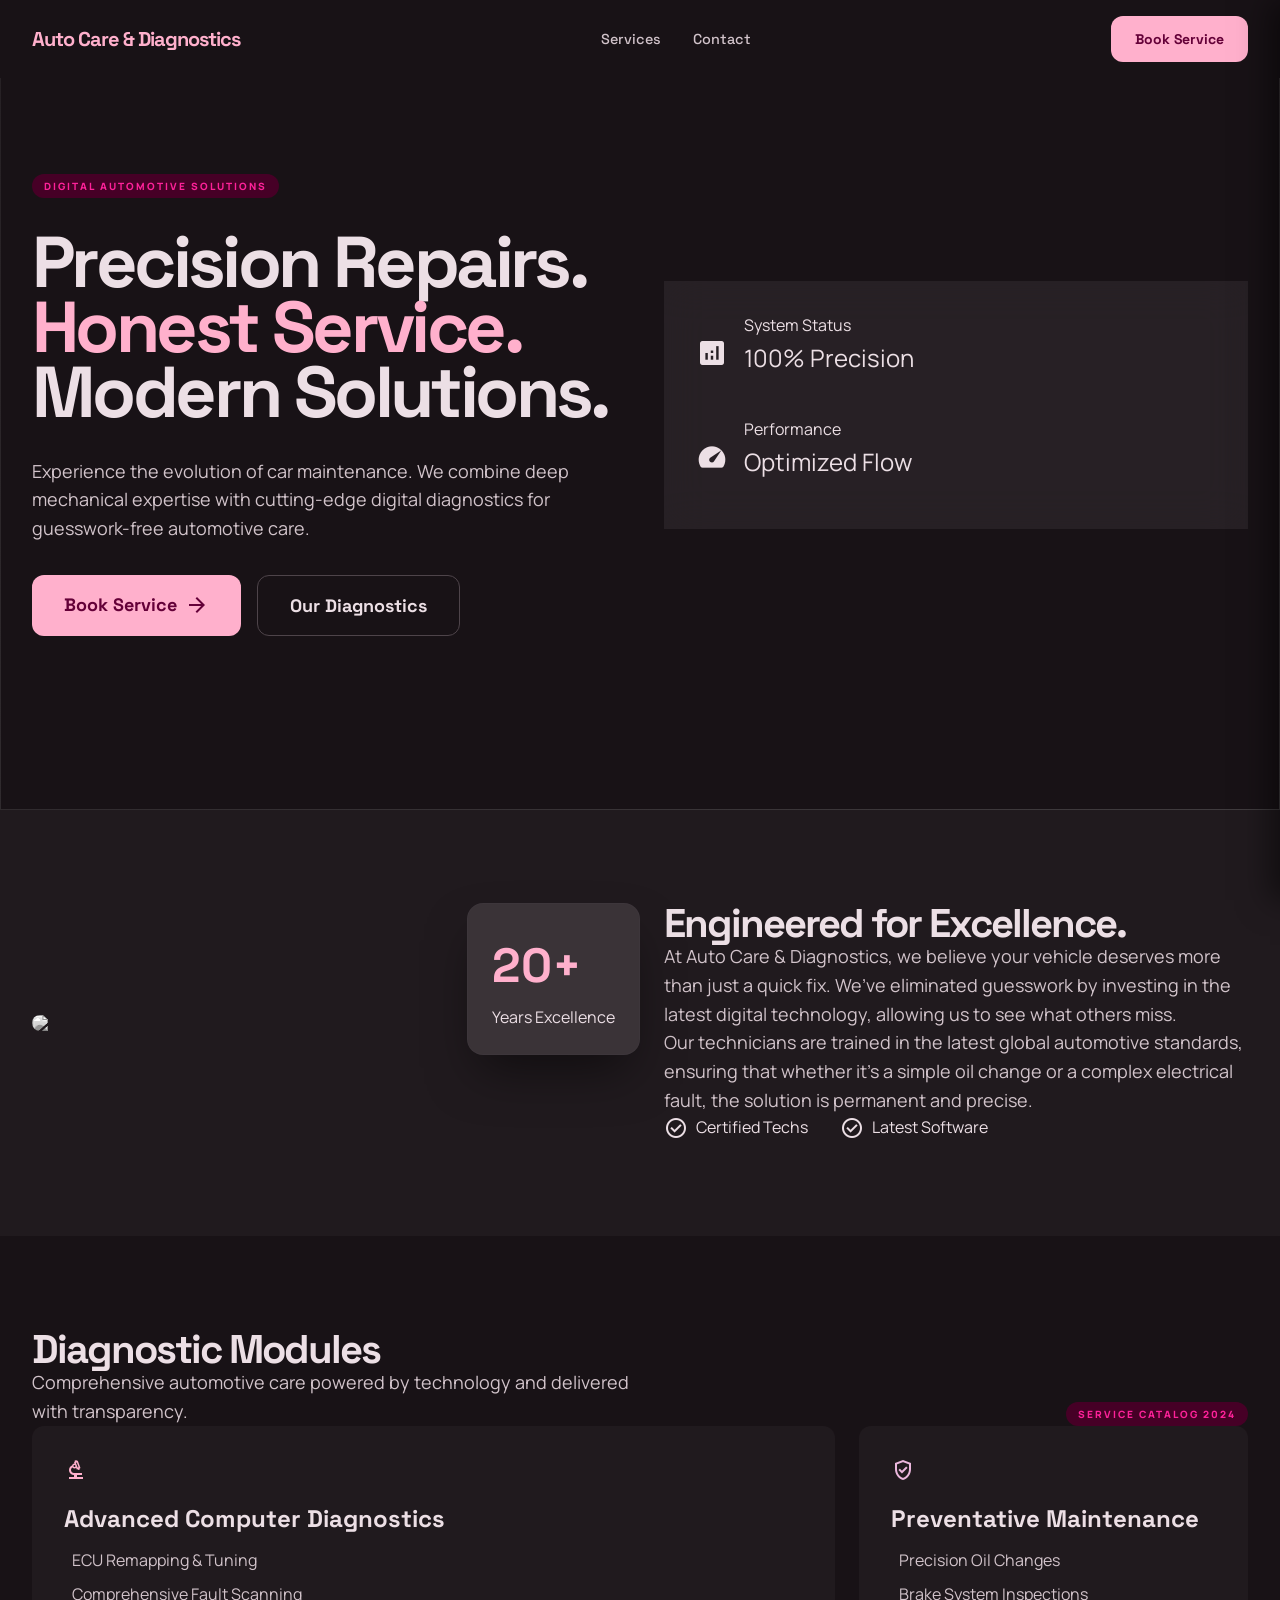
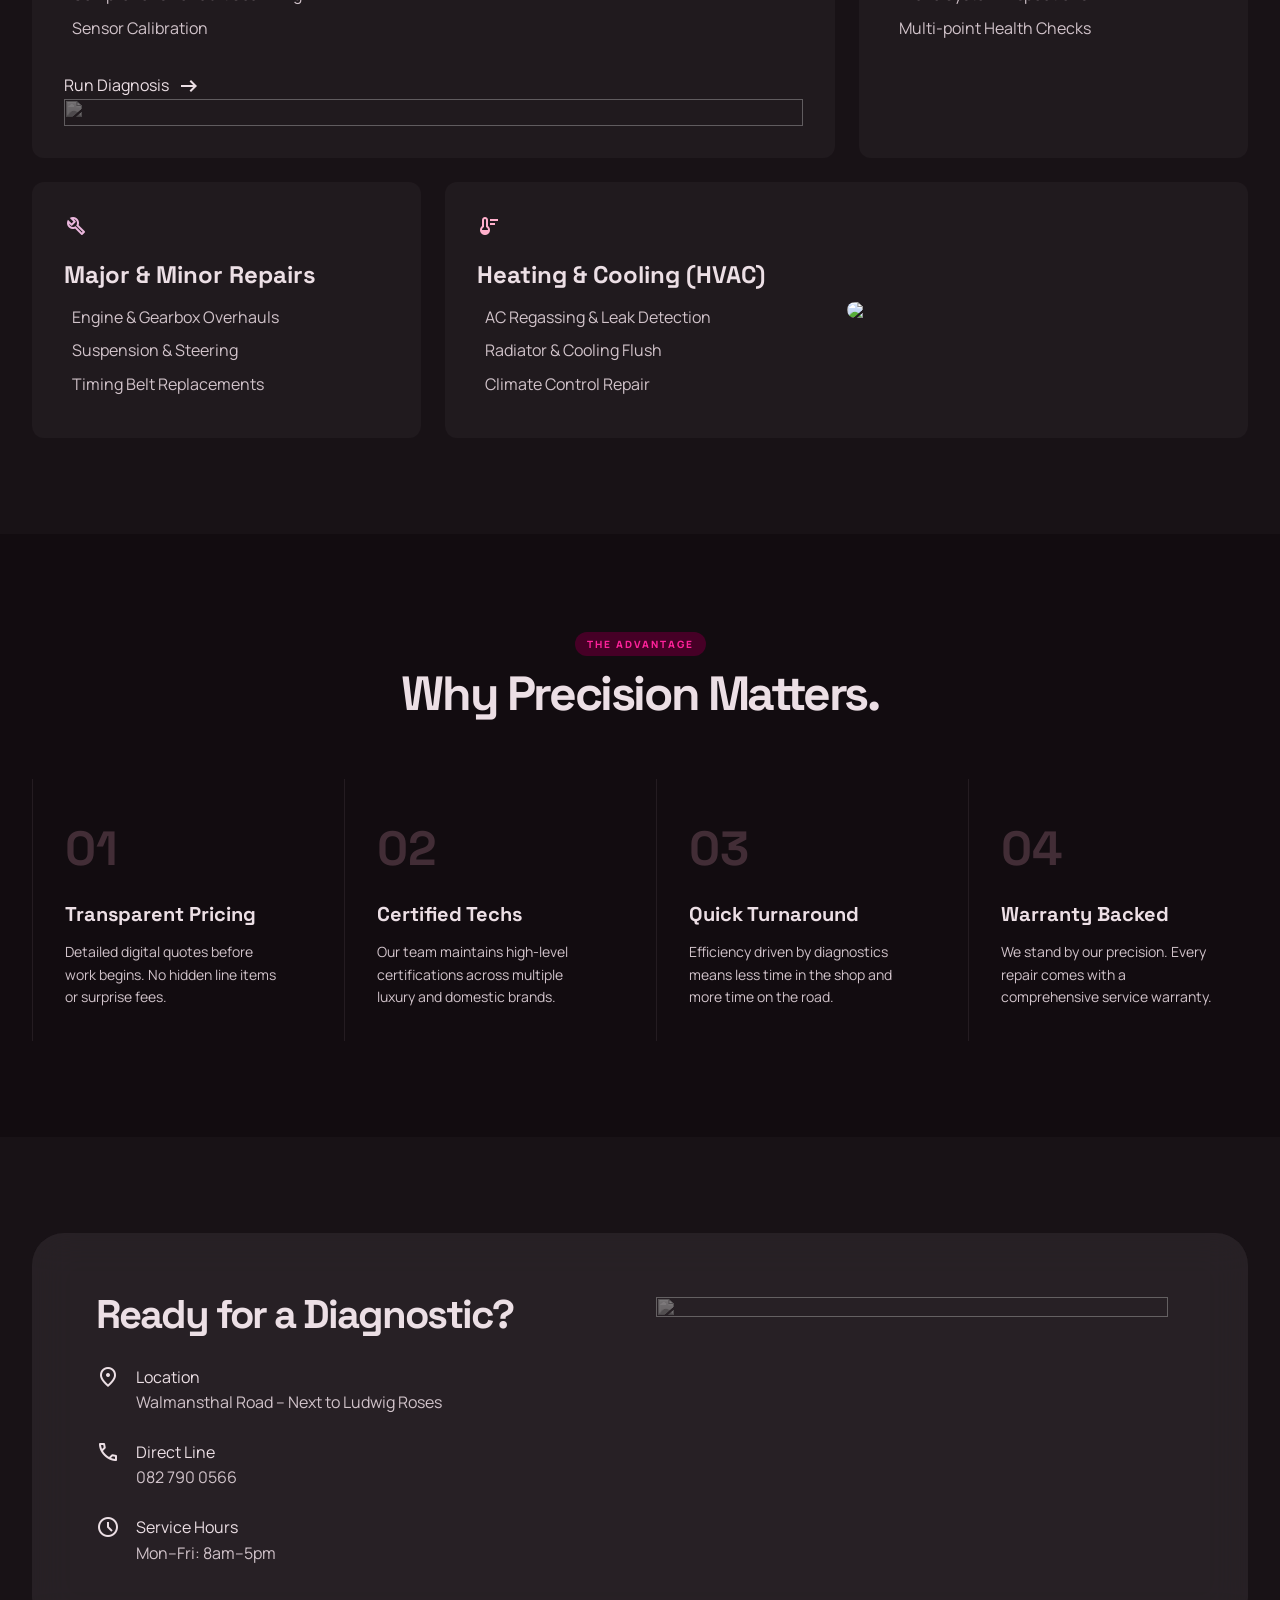
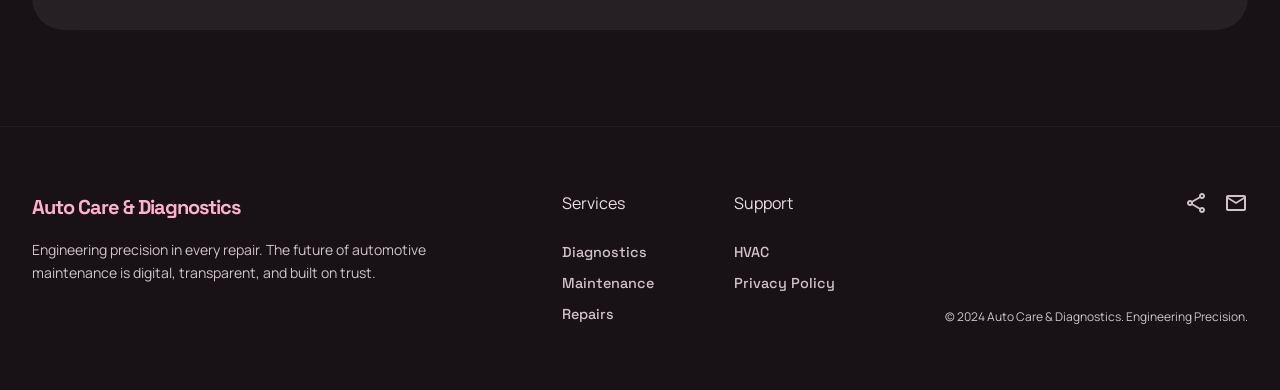
==== index.html @ 1715034c "First Commit" ====
<!DOCTYPE html>

<html class="dark" lang="en">

<head>
    <meta charset="utf-8" />
    <meta content="width=device-width, initial-scale=1.0" name="viewport" />
    <title>Auto Care &amp; Diagnostics | Precision Engineering</title>
    <link rel="stylesheet" href="global.css">
    <link rel="stylesheet" href="index.css">
    <link
        href="https://fonts.googleapis.com/css2?family=Space+Grotesk:wght@300;400;500;600;700&amp;family=Manrope:wght@300;400;500;600;700;800&amp;display=swap"
        rel="stylesheet" />
    <link
        href="https://fonts.googleapis.com/css2?family=Material+Symbols+Outlined:wght,FILL@100..700,0..1&amp;display=swap"
        rel="stylesheet" />
    <script src="main.js" defer></script>
</head>

<body class="dark">
    <!-- TopNavBar -->
    <nav class="nav-bar">
        <div class="container nav-container">
            <a href="index.html" class="logo">
                Auto Care &amp; Diagnostics
            </a>
            <div class="nav-links">
                <a class="nav-link"
                    href="Services.html">Services</a>

                <a class="nav-link"
                    href="Contact.html">Contact</a>
            </div>
            <div class="burger-menu" id="menu-open">
                <span class="material-symbols-outlined">menu</span>
            </div>
            <a href="Contact.html?service=default" class="btn btn-primary">
                Book Service
            </a>
        </div>
    </nav>

    <!-- Mobile Menu Drawer -->
    <div class="menu-overlay" id="menu-overlay"></div>
    <div class="mobile-menu" id="mobile-menu">
        <div class="mobile-menu-close" id="menu-close">
            <span class="material-symbols-outlined">close</span>
        </div>
        <a class="nav-link" href="index.html">Home</a>
        <a class="nav-link" href="Services.html">Services</a>
        <a class="nav-link" href="Contact.html">Contact</a>
        <a class="btn btn-primary" href="Contact.html?service=default" style="margin-top: auto;">Book Service</a>
    </div>
    <main>
        <!-- Hero Section -->
        <section class="hero section-padding">
            <div class="hero-bg">
                <img class="hero-img"
                    data-alt="Modern automotive technician using a digital tablet to run diagnostic tests on a high-performance engine in a dimly lit, high-tech garage"
                    src="https://lh3.googleusercontent.com/aida-public/[base64]" />
                <div class="hero-overlay"></div>
            </div>
            <div class="container grid-2 items-center">
                <div class="hero-content">
                    <div class="badge">
                        Digital Automotive Solutions
                    </div>
                    <h1 class="hero-title">
                        Precision Repairs.<br />
                        <span>Honest Service.</span><br />
                        Modern Solutions.
                    </h1>
                    <p class="hero-description">
                        Experience the evolution of car maintenance. We combine deep mechanical expertise with
                        cutting-edge digital diagnostics for guesswork-free automotive care.
                    </p>
                    <div class="flex gap-4">
                        <a href="Contact.html?service=default" class="btn btn-primary btn-lg">
                            Book Service
                            <span class="material-symbols-outlined">arrow_forward</span>
                        </a>
                        <button class="btn btn-outline btn-lg">
                            Our Diagnostics
                        </button>
                    </div>
                </div>
                <div class="status-panel-container hidden-md">
                    <div class="glass-panel p-8 rounded-full border border-outline-variant/20">
                        <div class="flex flex-column gap-6">
                            <div class="flex items-center gap-4">
                                <span class="material-symbols-outlined text-primary"
                                    style="font-variation-settings: 'FILL' 1; font-size: 2rem;">analytics</span>
                                <div>
                                    <div class="form-label">System Status</div>
                                    <div class="card-title">100% Precision</div>
                                </div>
                            </div>
                            <div class="flex items-center gap-4">
                                <span class="material-symbols-outlined text-secondary"
                                    style="font-variation-settings: 'FILL' 1; font-size: 2rem;">speed</span>
                                <div>
                                    <div class="form-label">Performance</div>
                                    <div class="card-title">Optimized Flow</div>
                                </div>
                            </div>
                        </div>
                    </div>
                </div>
            </div>
        </section>
        <!-- Who We Are -->
        <section class="section-padding" style="background: var(--surface-container-low);">
            <div class="container grid-2 items-center">
                <div class="about-image-wrapper">
                    <img class="img-rounded grayscale-hover"
                        data-alt="Close up shot of a mechanic's hands using a high-precision digital torque wrench on a clean engine part"
                        src="https://lh3.googleusercontent.com/aida-public/[base64]" />
                    <div class="stat-badge">
                        <span class="stat-number">20+</span>
                        <div class="form-label">Years Excellence</div>
                    </div>
                </div>
                <div class="about-content">
                    <h2 class="hero-title" style="font-size: 2.5rem;">Engineered for Excellence.</h2>
                    <p class="hero-description">
                        At Auto Care &amp; Diagnostics, we believe your vehicle deserves more than just a quick fix.
                        We’ve eliminated guesswork by investing in the latest digital technology, allowing us to see
                        what others miss.
                    </p>
                    <p class="hero-description">
                        Our technicians are trained in the latest global automotive standards, ensuring that whether
                        it's a simple oil change or a complex electrical fault, the solution is permanent and precise.
                    </p>
                    <div class="flex gap-8 mt-6">
                        <div class="flex items-center gap-2">
                            <span class="material-symbols-outlined text-primary">check_circle</span>
                            <span class="font-bold">Certified Techs</span>
                        </div>
                        <div class="flex items-center gap-2">
                            <span class="material-symbols-outlined text-primary">check_circle</span>
                            <span class="font-bold">Latest Software</span>
                        </div>
                    </div>
                </div>
            </div>
        </section>
        <!-- Services Section (Bento Style) -->
        <section class="section-padding">
            <div class="container">
                <div class="flex justify-between items-end mb-12 gap-6 wrap">
                    <div>
                        <h2 class="hero-title" style="font-size: 2.5rem;">Diagnostic Modules</h2>
                        <p class="hero-description">Comprehensive automotive care powered by technology
                            and delivered with transparency.</p>
                    </div>
                    <div class="divider flex-grow"></div>
                    <div class="badge">Service Catalog 2024</div>
                </div>
                <div class="grid-bento">
                    <!-- Advanced Computer Diagnostics -->
                    <div class="card col-span-8 flex flex-column justify-between relative overflow-hidden group">
                        <div class="relative z-10">
                            <span class="material-symbols-outlined card-icon">biotech</span>
                            <h3 class="card-title">Advanced Computer Diagnostics</h3>
                            <ul class="card-list">
                                <li>
                                    <div class="list-dot"></div> ECU Remapping &amp; Tuning
                                </li>
                                <li>
                                    <div class="list-dot"></div> Comprehensive Fault Scanning
                                </li>
                                <li>
                                    <div class="list-dot"></div> Sensor Calibration
                                </li>
                            </ul>
                            <div class="mt-8">
                                <a href="Contact.html?service=diagnostic" class="text-primary font-bold flex items-center gap-2 arrow-hover" style="text-decoration: none;">
                                    Run Diagnosis <span class="material-symbols-outlined">arrow_right_alt</span>
                                </a>
                            </div>
                        </div>
                        <div class="card-bg-overlay">
                            <img class="hero-img opacity-10"
                                data-alt="Abstract visualization of digital engine data points and connection lines in neon colors"
                                src="https://lh3.googleusercontent.com/aida-public/[base64]" />
                        </div>
                    </div>
                    <!-- Preventative Maintenance -->
                    <div class="card col-span-4">
                        <span class="material-symbols-outlined card-icon" style="color: var(--secondary);">verified_user</span>
                        <h3 class="card-title">Preventative Maintenance</h3>
                        <ul class="card-list">
                            <li>
                                <div class="list-dot" style="background: var(--secondary);"></div> Precision Oil Changes
                            </li>
                            <li>
                                <div class="list-dot" style="background: var(--secondary);"></div> Brake System Inspections
                            </li>
                            <li>
                                <div class="list-dot" style="background: var(--secondary);"></div> Multi-point Health Checks
                            </li>
                        </ul>
                    </div>
                    <!-- Major & Minor Repairs -->
                    <div class="card col-span-4">
                        <span class="material-symbols-outlined card-icon" style="color: var(--secondary);">build</span>
                        <h3 class="card-title">Major &amp; Minor Repairs</h3>
                        <ul class="card-list">
                            <li>
                                <div class="list-dot" style="background: var(--secondary);"></div> Engine &amp; Gearbox Overhauls
                            </li>
                            <li>
                                <div class="list-dot" style="background: var(--secondary);"></div> Suspension &amp; Steering
                            </li>
                            <li>
                                <div class="list-dot" style="background: var(--secondary);"></div> Timing Belt Replacements
                            </li>
                        </ul>
                    </div>
                    <!-- Heating & Cooling -->
                    <div class="card col-span-8 overflow-hidden">
                        <div class="flex gap-8 items-center wrap">
                            <div class="half">
                                <span class="material-symbols-outlined card-icon">thermostat</span>
                                <h3 class="card-title">Heating &amp; Cooling (HVAC)</h3>
                                <ul class="card-list">
                                    <li>
                                        <div class="list-dot"></div> AC Regassing &amp; Leak Detection
                                    </li>
                                    <li>
                                        <div class="list-dot"></div> Radiator &amp; Cooling Flush
                                    </li>
                                    <li>
                                        <div class="list-dot"></div> Climate Control Repair
                                    </li>
                                </ul>
                            </div>
                            <div class="half h-full">
                                <img class="img-rounded opacity-50"
                                    data-alt="Close up of a vehicle radiator and cooling system with pristine blue coolant pipes"
                                    src="https://lh3.googleusercontent.com/aida-public/[base64]" />
                            </div>
                        </div>
                    </div>
                </div>
            </div>
        </section>
        <!-- Why Choose Us -->
        <section class="section-padding" style="background: var(--surface-container-lowest);">
            <div class="container">
                <div style="text-align: center; margin-bottom: 4rem;">
                    <div class="badge" style="margin: 0 auto 1rem;">The Advantage</div>
                    <h2 class="hero-title" style="font-size: 3rem;">Why Precision Matters.</h2>
                </div>
                <div class="grid-4">
                    <div class="feature-card">
                        <span class="feature-number">01</span>
                        <h4 class="card-title" style="font-size: 1.25rem;">Transparent Pricing</h4>
                        <p class="hero-description" style="font-size: 0.875rem;">Detailed digital quotes before work begins. No hidden
                            line items or surprise fees.</p>
                    </div>
                    <div class="feature-card">
                        <span class="feature-number">02</span>
                        <h4 class="card-title" style="font-size: 1.25rem;">Certified Techs</h4>
                        <p class="hero-description" style="font-size: 0.875rem;">Our team maintains high-level certifications across
                            multiple luxury and domestic brands.</p>
                    </div>
                    <div class="feature-card">
                        <span class="feature-number">03</span>
                        <h4 class="card-title" style="font-size: 1.25rem;">Quick Turnaround</h4>
                        <p class="hero-description" style="font-size: 0.875rem;">Efficiency driven by diagnostics means less time in
                            the shop and more time on the road.</p>
                    </div>
                    <div class="feature-card">
                        <span class="feature-number">04</span>
                        <h4 class="card-title" style="font-size: 1.25rem;">Warranty Backed</h4>
                        <p class="hero-description" style="font-size: 0.875rem;">We stand by our precision. Every repair comes with a
                            comprehensive service warranty.</p>
                    </div>
                </div>
            </div>
        </section>
        <!-- Contact Section -->
        <section class="section-padding">
            <div class="container">
                <div class="contact-cta-panel glass-panel">
                    <div class="half">
                        <h2 class="hero-title" style="font-size: 2.5rem; margin-bottom: 2rem;">Ready for a Diagnostic?</h2>
                        <div class="contact-info-list" style="display: flex; flex-direction: column; gap: 1.5rem;">
                            <div class="flex items-start gap-4">
                                <span class="material-symbols-outlined text-primary">location_on</span>
                                <div>
                                    <div class="font-bold">Location</div>
                                    <div class="hero-description" style="font-size: 1rem;">Walmansthal Road – Next to Ludwig Roses</div>
                                </div>
                            </div>
                            <div class="flex items-start gap-4">
                                <span class="material-symbols-outlined text-primary">call</span>
                                <div>
                                    <div class="font-bold">Direct Line</div>
                                    <div class="hero-description" style="font-size: 1rem;">082 790 0566</div>
                                </div>
                            </div>
                            <div class="flex items-start gap-4">
                                <span class="material-symbols-outlined text-primary">schedule</span>
                                <div>
                                    <div class="font-bold">Service Hours</div>
                                    <div class="hero-description" style="font-size: 1rem;">Mon–Fri: 8am–5pm</div>
                                </div>
                            </div>
                        </div>
                    </div>
                    <div class="half hide-sm">
                        <div class="map-placeholder-rounded">
                            <img class="hero-img grayscale-hover"
                                data-alt="Digital map visualization with glowing location pins in a high-tech style"
                                src="https://lh3.googleusercontent.com/aida-public/[base64]" />
                        </div>
                    </div>
                </div>
            </div>
        </section>
    </main>
    <!-- Footer -->
    <footer class="footer">
        <div class="container footer-grid">
            <div class="footer-info">
                <div class="logo" style="margin-bottom: 1rem;">Auto Care &amp; Diagnostics</div>
                <p class="hero-description" style="font-size: 0.875rem;">
                    Engineering precision in every repair. The future of automotive maintenance is digital, transparent,
                    and built on trust.
                </p>
            </div>
            <div class="footer-links-grid">
                <div class="footer-column">
                    <div class="form-label" style="margin-bottom: 1rem;">Services</div>
                    <a class="nav-link" href="#">Diagnostics</a>
                    <a class="nav-link" href="#">Maintenance</a>
                    <a class="nav-link" href="#">Repairs</a>
                </div>
                <div class="footer-column">
                    <div class="form-label" style="margin-bottom: 1rem;">Support</div>
                    <a class="nav-link" href="#">HVAC</a>
                    <a class="nav-link" href="#">Privacy Policy</a>
                </div>
            </div>
            <div class="footer-social">
                <div class="flex gap-4">
                    <span class="material-symbols-outlined nav-link" style="cursor: pointer;">share</span>
                    <span class="material-symbols-outlined nav-link" style="cursor: pointer;">mail</span>
                </div>
                <div class="hero-description" style="font-size: 0.75rem; margin-top: 2rem;">
                    © 2024 Auto Care &amp; Diagnostics. Engineering Precision.
                </div>
            </div>
        </div>
    </footer>

</body>

</html>
---- global.css ----
/* 
   Auto Care & Diagnostics - Global Styles
   Core layout, branding, and shared components
*/

:root {
    /* Color Palette - Material 3 Inspired */
    --primary: #ffb0cc;
    --on-primary: #640038;
    --primary-container: #460026;
    --on-primary-container: #fd2199;
    --secondary: #ebb7dd;
    --on-secondary: #482441;
    --secondary-container: #633c5b;
    --on-secondary-container: #dca9ce;
    --tertiary: #c6c6c7;
    --on-tertiary: #2f3131;
    --tertiary-container: #1e2020;
    --on-tertiary-container: #868788;
    --background: #181216;
    --on-background: #ecdfe5;
    --surface: #181216;
    --on-surface: #ecdfe5;
    --surface-variant: #3a3337;
    --on-surface-variant: #d1c3ca;
    --outline: #9a8d94;
    --outline-variant: #4e444a;
    --inverse-surface: #ecdfe5;
    --inverse-on-surface: #362e33;
    --inverse-primary: #b8006c;
    --error: #ffb4ab;
    --on-error: #690005;
    --error-container: #93000a;
    --on-error-container: #ffdad6;

    /* Surface Variants */
    --surface-dim: #181216;
    --surface-bright: #3f373c;
    --surface-container-lowest: #120c10;
    --surface-container-low: #201a1e;
    --surface-container: #241e22;
    --surface-container-high: #2f282c;
    --surface-container-highest: #3a3337;

    /* Fonts */
    --font-headline: 'Space Grotesk', sans-serif;
    --font-body: 'Manrope', sans-serif;

    /* Transitions */
    --transition: all 0.3s cubic-bezier(0.4, 0, 0.2, 1);
}

/* --- Base Reset --- */
* {
    margin: 0;
    padding: 0;
    box-sizing: border-box;
}

html {
    scroll-behavior: smooth;
    font-size: 16px;
    scroll-padding-top: 80px;
}

body {
    background-color: var(--background);
    color: var(--on-surface);
    font-family: var(--font-body);
    line-height: 1.6;
    overflow-x: hidden;
}

h1, h2, h3, h4, h5, h6 {
    font-family: var(--font-headline);
    line-height: 1.1;
    font-weight: 700;
}

a {
    text-decoration: none;
    color: inherit;
    transition: var(--transition);
}

button {
    cursor: pointer;
    border: none;
    background: none;
    font-family: inherit;
    transition: var(--transition);
}

img {
    max-width: 100%;
    display: block;
}

.hero-overlay {
    position: absolute;
    inset: 0;
    background: linear-gradient(to right, var(--background) 0%, rgba(24, 18, 22, 0.8) 60%, transparent 100%);
    z-index: 1;
}

.diagnostic-gradient {
    background: linear-gradient(135deg, var(--primary) 0%, #fd2199 100%);
}

.text-glow {
    text-shadow: 0 0 15px rgba(255, 176, 204, 0.3);
}

/* --- Layout Utilities --- */
.container {
    width: 100%;
    max-width: 1280px;
    margin: 0 auto;
    padding: 0 2rem;
}

.section-padding {
    padding: 6rem 0;
}

@media (max-width: 600px) {
    .section-padding {
        padding: 4rem 0;
    }
}

.flex { display: flex; }
.items-center { align-items: center; }
.items-start { align-items: flex-start; }
.items-end { align-items: flex-end; }
.justify-between { justify-content: space-between; }
.justify-end { justify-content: flex-end; }
.justify-center { justify-content: center; }
.justify-evenly { justify-content: space-evenly; }
.flex-column { flex-direction: column; }
.gap-2 { gap: 0.5rem; }
.gap-4 { gap: 1rem; }
.gap-6 { gap: 1.5rem; }
.gap-8 { gap: 2rem; }
.gap-12 { gap: 3rem; }
.gap-16 { gap: 4rem; }

/* Padding Utilities */
.p-2 { padding: 0.5rem; }
.p-4 { padding: 1rem; }
.p-6 { padding: 1.5rem; }
.p-8 { padding: 2rem; }
.p-10 { padding: 2.5rem; }

/* Margin Utilities */
.mt-4 { margin-top: 1rem; }
.mt-8 { margin-top: 2rem; }
.mt-16 { margin-top: 4rem; }
.mb-4 { margin-bottom: 1rem; }
.mb-8 { margin-bottom: 2rem; }
.mb-16 { margin-bottom: 4rem; }

/* Structural */
.overflow-hidden { overflow: hidden; }

@media (min-width: 768px) {
    .order-2-md { order: 2; }
}

.half {
    flex: 1;
    min-width: 300px;
}

@media (min-width: 1024px) {
    .half {
        flex: 0 0 calc(50% - 2rem);
    }
}

.grid {
    display: grid;
    gap: 2rem;
}

.grid-cols-12 {
    grid-template-columns: repeat(12, 1fr);
}

.col-span-12 { grid-column: span 12 / span 12; }
.col-span-8 { grid-column: span 8 / span 8; }
.col-span-6 { grid-column: span 6 / span 6; }
.col-span-4 { grid-column: span 4 / span 4; }

/* Grid Helpers */
.grid-2 {
    display: grid;
    grid-template-columns: 1fr;
    gap: 3rem;
}

@media (min-width: 768px) {
    .grid-2 { 
        grid-template-columns: 1fr 1fr; 
    }
}

.grid-bento {
    display: grid;
    grid-template-columns: 1fr;
    gap: 1.5rem;
}

@media (min-width: 768px) {
    .grid-bento { grid-template-columns: repeat(12, 1fr); }
}

.grid-4 {
    display: grid;
    grid-template-columns: repeat(1, 1fr);
    gap: 2rem;
}

@media (min-width: 768px) {
    .grid-4 { grid-template-columns: repeat(2, 1fr); }
}

@media (min-width: 1024px) {
    .grid-4 { grid-template-columns: repeat(4, 1fr); }
}

@media (max-width: 768px) {
    .grid-cols-12 {
        grid-template-columns: 1fr;
    }
    .col-span-12, .col-span-8, .col-span-6, .col-span-4 {
        grid-column: span 1 / span 1;
    }
}

.wrap { flex-wrap: wrap; }

.divider {
    height: 1px;
    background: var(--outline-variant);
    opacity: 0.2;
    margin: 0 2rem;
}

@media (max-width: 768px) {
    .divider { display: none; }
}

/* --- Navigation --- */
.nav-bar {
    position: fixed;
    top: 0;
    width: 100%;
    z-index: 1000;
    background: var(--background);
    padding: 1rem 0;
    transition: var(--transition);
}

.nav-container {
    display: flex;
    justify-content: space-between;
    align-items: center;
}

.logo {
    font-family: var(--font-headline);
    font-size: 1.25rem;
    font-weight: 800;
    color: var(--primary);
    letter-spacing: -0.05em;
}

.nav-links { display: none; }

.burger-menu {
    display: flex;
    align-items: center;
    justify-content: center;
    width: 40px;
    height: 40px;
    color: var(--primary);
    font-size: 1.5rem;
    cursor: pointer;
    z-index: 1001;
}

@media (min-width: 768px) {
    .nav-links {
        display: flex;
        gap: 2rem;
    }
    .burger-menu { display: none; }
}

.nav-link {
    font-family: var(--font-headline);
    font-weight: 500;
    color: var(--on-surface-variant);
    font-size: 0.9rem;
}

.nav-link.active {
    border-bottom: 2px solid var(--primary);
    padding-bottom: 0.25rem;
}

/* Mobile Menu Drawer */
.mobile-menu {
    position: fixed;
    top: 0;
    right: 0;
    width: 300px;
    height: 100vh;
    background: var(--surface-container-low);
    z-index: 2000;
    padding: 2rem;
    display: flex;
    flex-direction: column;
    gap: 2rem;
    transform: translateX(100%);
    transition: transform 0.4s cubic-bezier(0.4, 0, 0.2, 1);
    box-shadow: -10px 0 30px rgba(0, 0, 0, 0.5);
}

.mobile-menu.active { transform: translateX(0); }

.mobile-menu .nav-link {
    font-size: 1.25rem;
    padding: 1rem 0;
    border-bottom: 1px solid var(--outline-variant);
}

.mobile-menu-close {
    align-self: flex-end;
    color: var(--primary);
    font-size: 2rem;
    cursor: pointer;
}

.menu-overlay {
    position: fixed;
    inset: 0;
    background: rgba(0, 0, 0, 0.7);
    backdrop-filter: blur(4px);
    z-index: 1999;
    opacity: 0;
    visibility: hidden;
    transition: var(--transition);
}

.menu-overlay.active {
    opacity: 1;
    visibility: visible;
}

/* Buttons */
.btn {
    padding: 0.75rem 1.5rem;
    border-radius: 0.75rem;
    font-weight: 700;
    font-family: var(--font-headline);
    font-size: 0.875rem;
    display: inline-flex;
    align-items: center;
    gap: 0.5rem;
}

.btn-primary {
    background: var(--primary);
    color: var(--on-primary);
}

.btn-primary:hover { opacity: 0.8; }

.btn-outline {
    border: 1px solid var(--outline-variant);
    color: var(--on-surface);
}

.btn-outline:hover { background: var(--surface-container-high); }

.btn-lg {
    padding: 1rem 2rem;
    font-size: 1.125rem;
}

/* Footer */
.footer {
    background: var(--background);
    border-top: 1px solid rgba(78, 68, 74, 0.2);
    padding: 4rem 0;
}

.footer-grid {
    display: grid;
    grid-template-columns: 1fr;
    gap: 4rem;
}

@media (min-width: 768px) {
    .footer-grid { grid-template-columns: 1.5fr 1fr 1fr; }
}

.footer-info { max-width: 400px; }

.footer-links-grid {
    display: grid;
    grid-template-columns: 1fr 1fr;
    gap: 2rem;
}

.footer-column {
    display: flex;
    flex-direction: column;
    gap: 0.5rem;
}

.footer-social {
    display: flex;
    flex-direction: column;
    justify-content: space-between;
    align-items: flex-start;
}

.footer-social {
    display: flex;
    flex-direction: column;
    justify-content: space-between;
    align-items: flex-start;
}

@media (min-width: 768px) {
    .footer-social {
        align-items: flex-end;
        text-align: right;
    }
}

/* --- Shared Components --- */

/* Cards */
.card {
    background: var(--surface-container-low);
    padding: 2rem;
    border-radius: 0.75rem;
    transition: var(--transition);
    position: relative;
    z-index: 1;
}

.card:hover { background: var(--surface-container-high); }

.card-title {
    font-size: 1.5rem;
    margin-bottom: 1rem;
}

.card-list {
    list-style: none;
    color: var(--on-surface-variant);
}

.card-list li {
    display: flex;
    align-items: center;
    gap: 0.5rem;
    margin-bottom: 0.5rem;
}

.arrow-hover:hover {
    transform: translateX(8px);
    transition: var(--transition);
}

/* Descriptions & Images */
.service-description {
    font-size: 0.95rem;
    color: var(--on-surface-variant);
    opacity: 0.8;
}

.card-img {
    width: 100%;
    height: auto;
    object-fit: cover;
    border-radius: 1rem;
}

/* Image Wrappers */
.about-image-wrapper { position: relative; }

.img-rounded {
    border-radius: 1rem;
    width: 100%;
}

.grayscale-hover {
    filter: grayscale(100%);
    transition: var(--transition);
}

.grayscale-hover:hover { filter: grayscale(0%); }

.stat-badge {
    position: absolute;
    bottom: -1.5rem;
    right: -1.5rem;
    background: var(--surface-container-highest);
    padding: 1.5rem;
    border-radius: 1rem;
    border: 1px solid rgba(78, 68, 74, 0.2);
    box-shadow: 0 25px 50px -12px rgba(0, 0, 0, 0.5);
    z-index: 2;
}

@media (max-width: 768px) {
    .stat-badge {
        position: static;
        margin-top: 1rem;
    }
}

/* Global Elements & Effects */
.badge {
    display: inline-block;
    padding: 0.25rem 0.75rem;
    border-radius: 9999px;
    background: var(--primary-container);
    color: var(--on-primary-container);
    font-size: 0.625rem;
    font-weight: 800;
    letter-spacing: 0.2em;
    text-transform: uppercase;
    width: fit-content;
}

.hero-title {
    font-size: clamp(3rem, 10vw, 4.5rem);
    line-height: 0.9;
    letter-spacing: -0.05em;
}

.hero-title span {
    color: var(--primary);
}

.hero-description {
    font-size: 1.125rem;
    color: var(--on-surface-variant);
    max-width: 600px;
}

.section-title {
    font-size: clamp(2.5rem, 5vw, 3.5rem);
    margin-bottom: 1.5rem;
}

.section-description {
    font-size: 1.125rem;
    color: var(--on-surface-variant);
    max-width: 800px;
    margin-bottom: 3rem;
}

.glass-panel {
    background: rgba(63, 55, 60, 0.4);
    backdrop-filter: blur(20px);
    -webkit-backdrop-filter: blur(20px);
}

.material-symbols-outlined {
    font-variation-settings: 'FILL' 0, 'wght' 400, 'GRAD' 0, 'opsz' 24;
}

.text-gradient {
    background: linear-gradient(to right, var(--primary), var(--secondary));
    -webkit-background-clip: text;
    -webkit-text-fill-color: transparent;
}

/* Global Hero System */
.hero {
    position: relative;
    min-height: 90vh;
    display: flex;
    align-items: center;
    overflow: hidden;
}

.hero-bg {
    position: absolute;
    inset: 0;
    z-index: -1;
}

.hero-img {
    width: 100%;
    height: 100%;
    object-fit: cover;
    opacity: 0.4;
    filter: grayscale(100%);
}

.hero-overlay {
    position: absolute;
    inset: 0;
    background: linear-gradient(135deg, rgba(24, 18, 22, 0.8) 0%, rgba(24, 18, 22, 0.4) 100%);
    z-index: 1;
}

.hero-content {
    position: relative;
    z-index: 5;
    display: flex;
    flex-direction: column;
    gap: 2rem;
    padding: 2rem 0;
}

.hero-content-wide {
    max-width: 800px;
}

.hero-content-center {
    text-align: center;
    align-items: center;
    margin: 0 auto;
}

/* Responsive Overrides */
@media (max-width: 600px) {
    .container { padding: 0 1.5rem; }
}

@media (max-width: 450px) {
    .btn-lg {
        padding: 0.8rem 1.5rem !important;
        font-size: 1rem !important;
        width: 100%;
        justify-content: center;
    }
    .flex.wrap { gap: 1rem !important; }
}

@media (max-width: 600px) {
    .hero-title { font-size: 2.5rem !important; }
    .hero { padding-top: 100px !important; }
}

@media (min-width: 900px) {
    .badge {
        max-width: fit-content;
        flex-shrink: 0;
        white-space: nowrap;
    }
}
---- index.css ----
/* 
   Auto Care & Diagnostics - Homepage Styles
*/

/* Icons & Decoration */
.card-icon {
    font-size: 2.5rem;
    color: var(--primary);
    margin-bottom: 1.5rem;
    display: block;
}

.stat-number {
    font-size: 3rem;
    font-family: var(--font-headline);
    font-weight: 800;
    color: var(--primary);
}

/* Feature Cards */
.feature-card {
    padding: 2rem;
    border-left: 1px solid rgba(78, 68, 74, 0.3);
    transition: var(--transition);
}

.feature-card:hover { border-left-color: var(--primary); }

.feature-number {
    font-size: 3rem;
    font-family: var(--font-headline);
    font-weight: 800;
    color: var(--primary);
    opacity: 0.2;
    display: block;
    margin-bottom: 1rem;
}

/* Contact CTA Panel */
.contact-cta-panel {
    display: flex;
    flex-wrap: wrap;
    gap: 3rem;
    padding: 4rem;
    border-radius: 2rem;
    overflow: hidden;
}

/* Page Overrides */
@media (max-width: 600px) {
    .contact-cta-panel { padding: 2rem !important; }
}

@media (max-width: 400px) {
    .contact-cta-panel .hero-title {
        font-size: 1.75rem !important;
    }
}
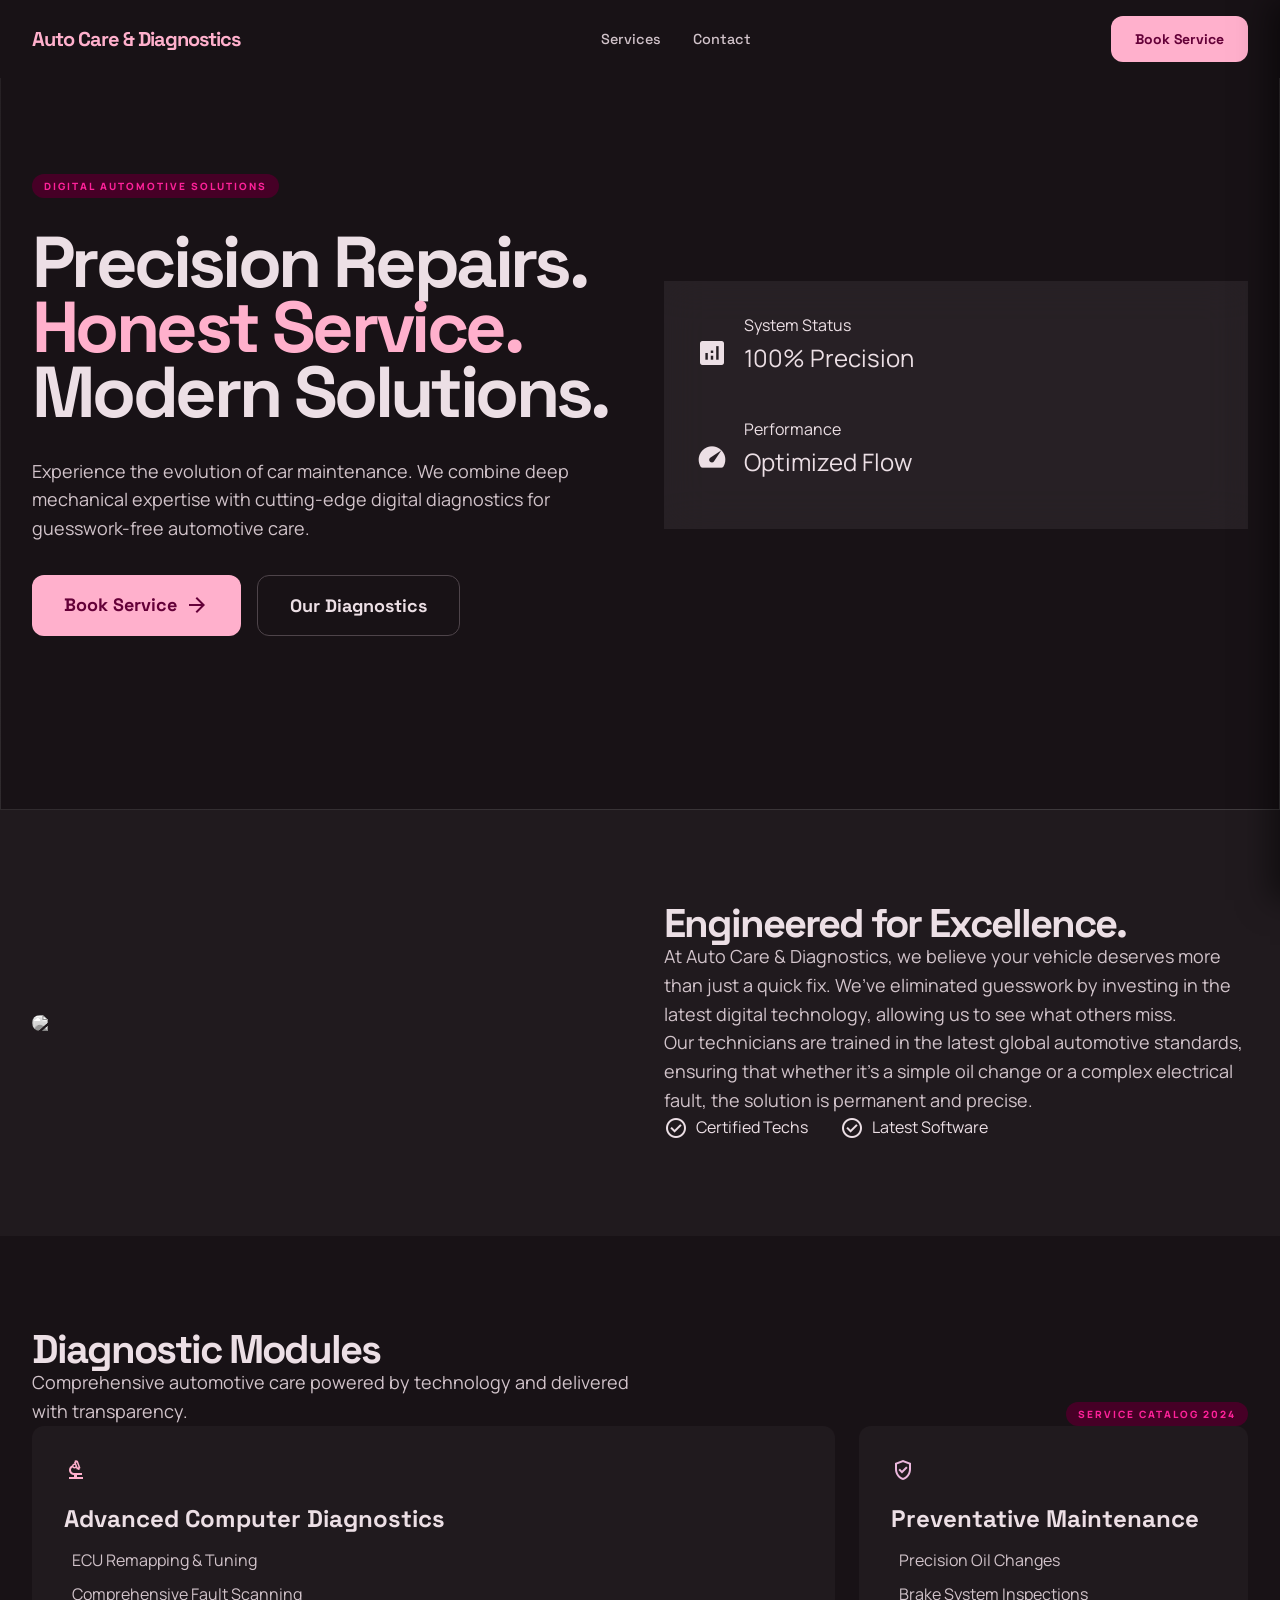
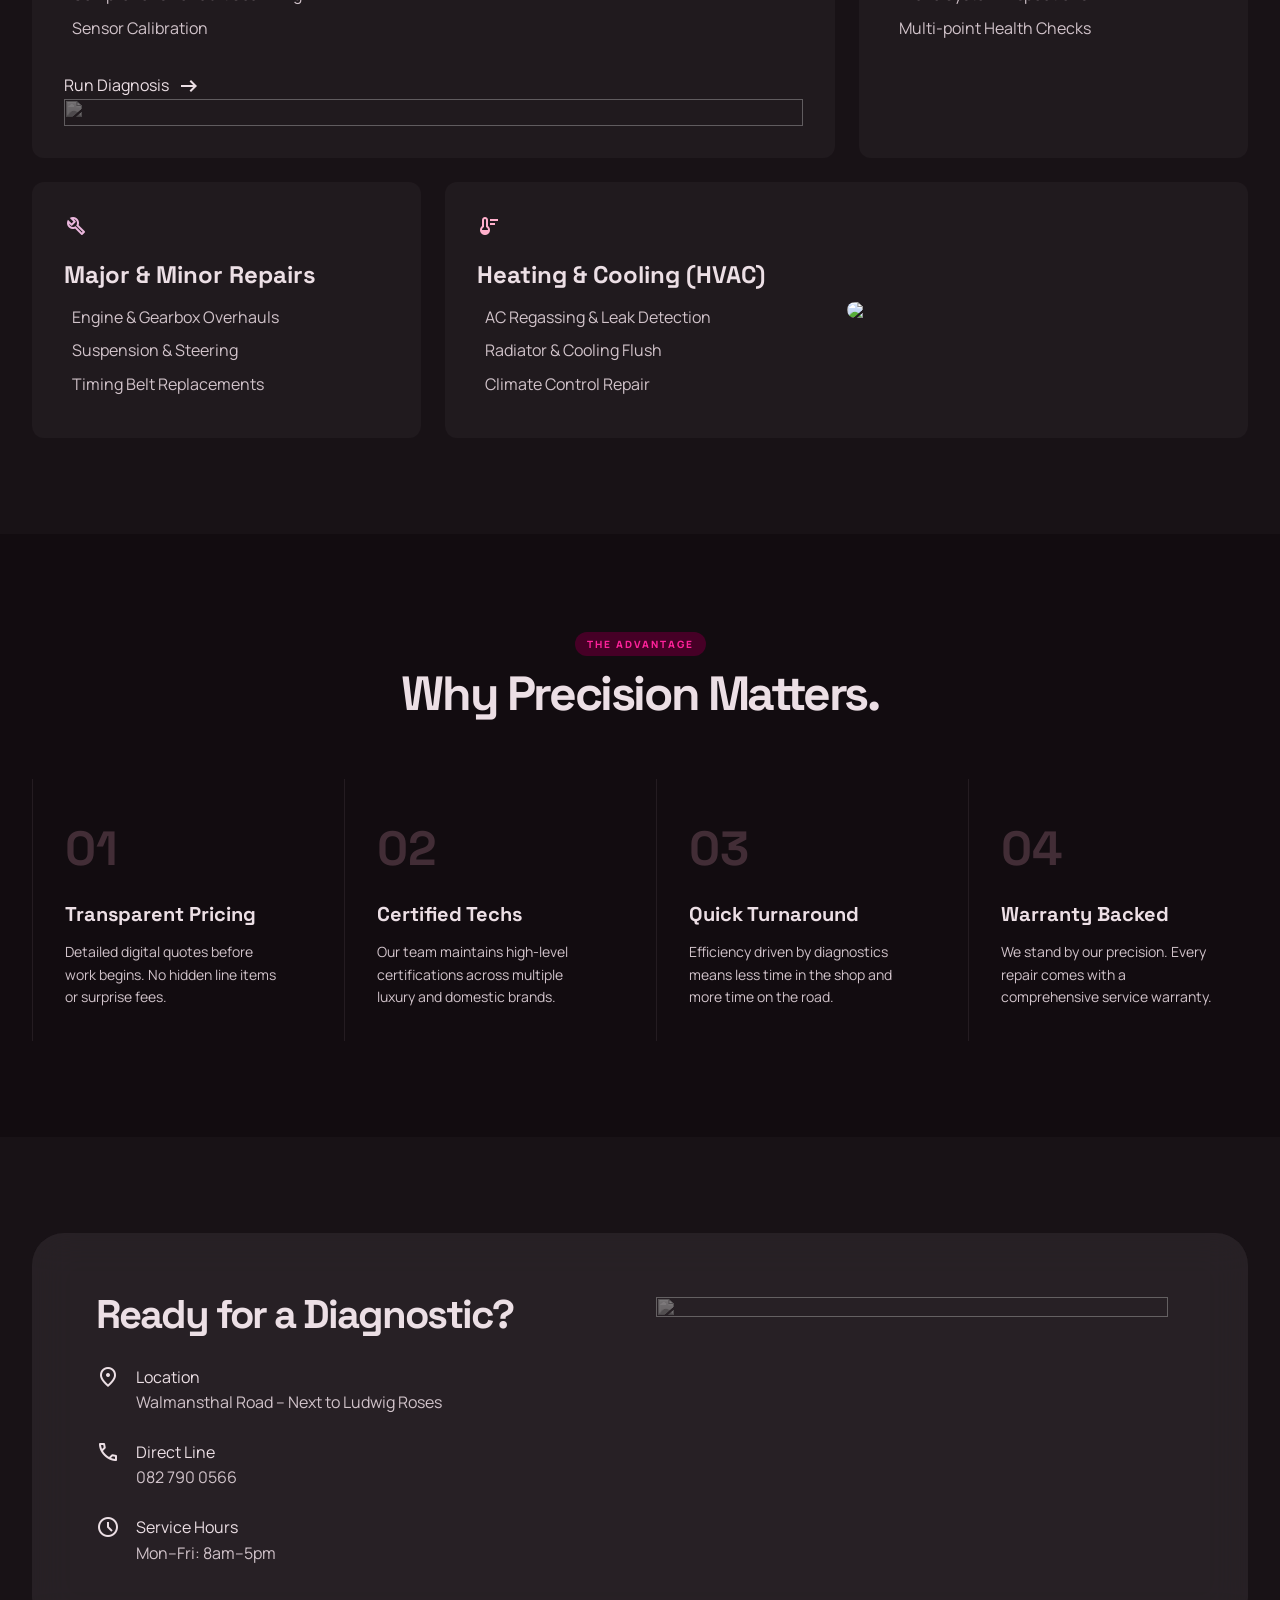
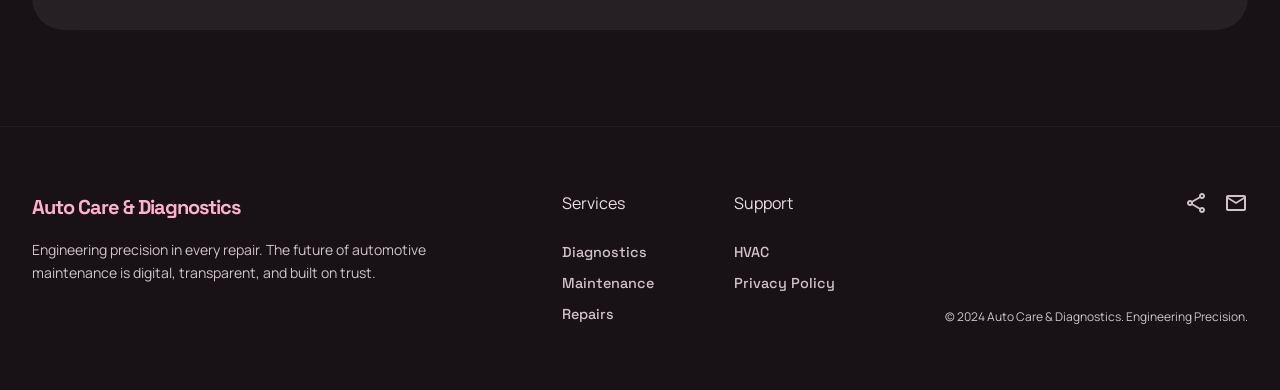
==== commit cdf82ddc: "Muzi's intial commit" ====
--- a/index.html
+++ b/index.html
@@ -115,10 +115,7 @@
                     <img class="img-rounded grayscale-hover"
                         data-alt="Close up shot of a mechanic's hands using a high-precision digital torque wrench on a clean engine part"
                         src="https://lh3.googleusercontent.com/aida-public/[base64]" />
-                    <div class="stat-badge">
-                        <span class="stat-number">20+</span>
-                        <div class="form-label">Years Excellence</div>
-                    </div>
+                  
                 </div>
                 <div class="about-content">
                     <h2 class="hero-title" style="font-size: 2.5rem;">Engineered for Excellence.</h2>
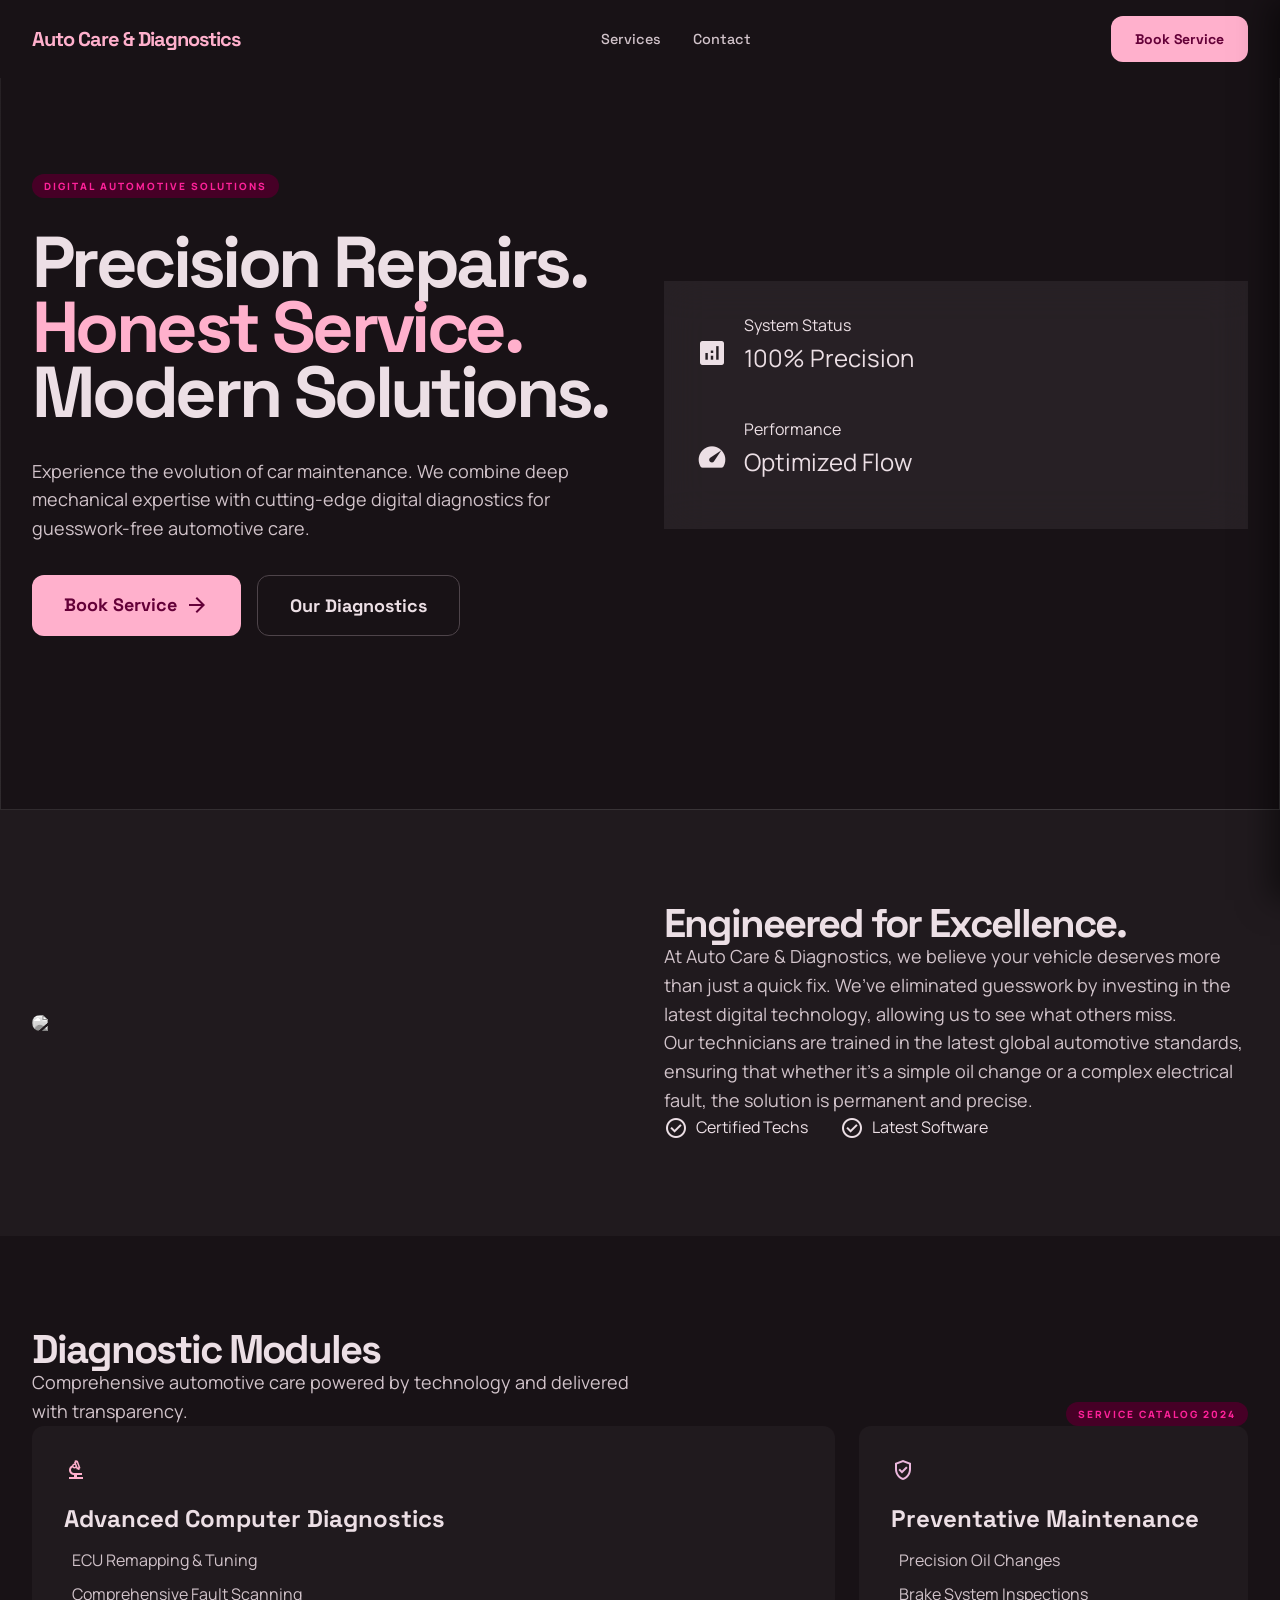
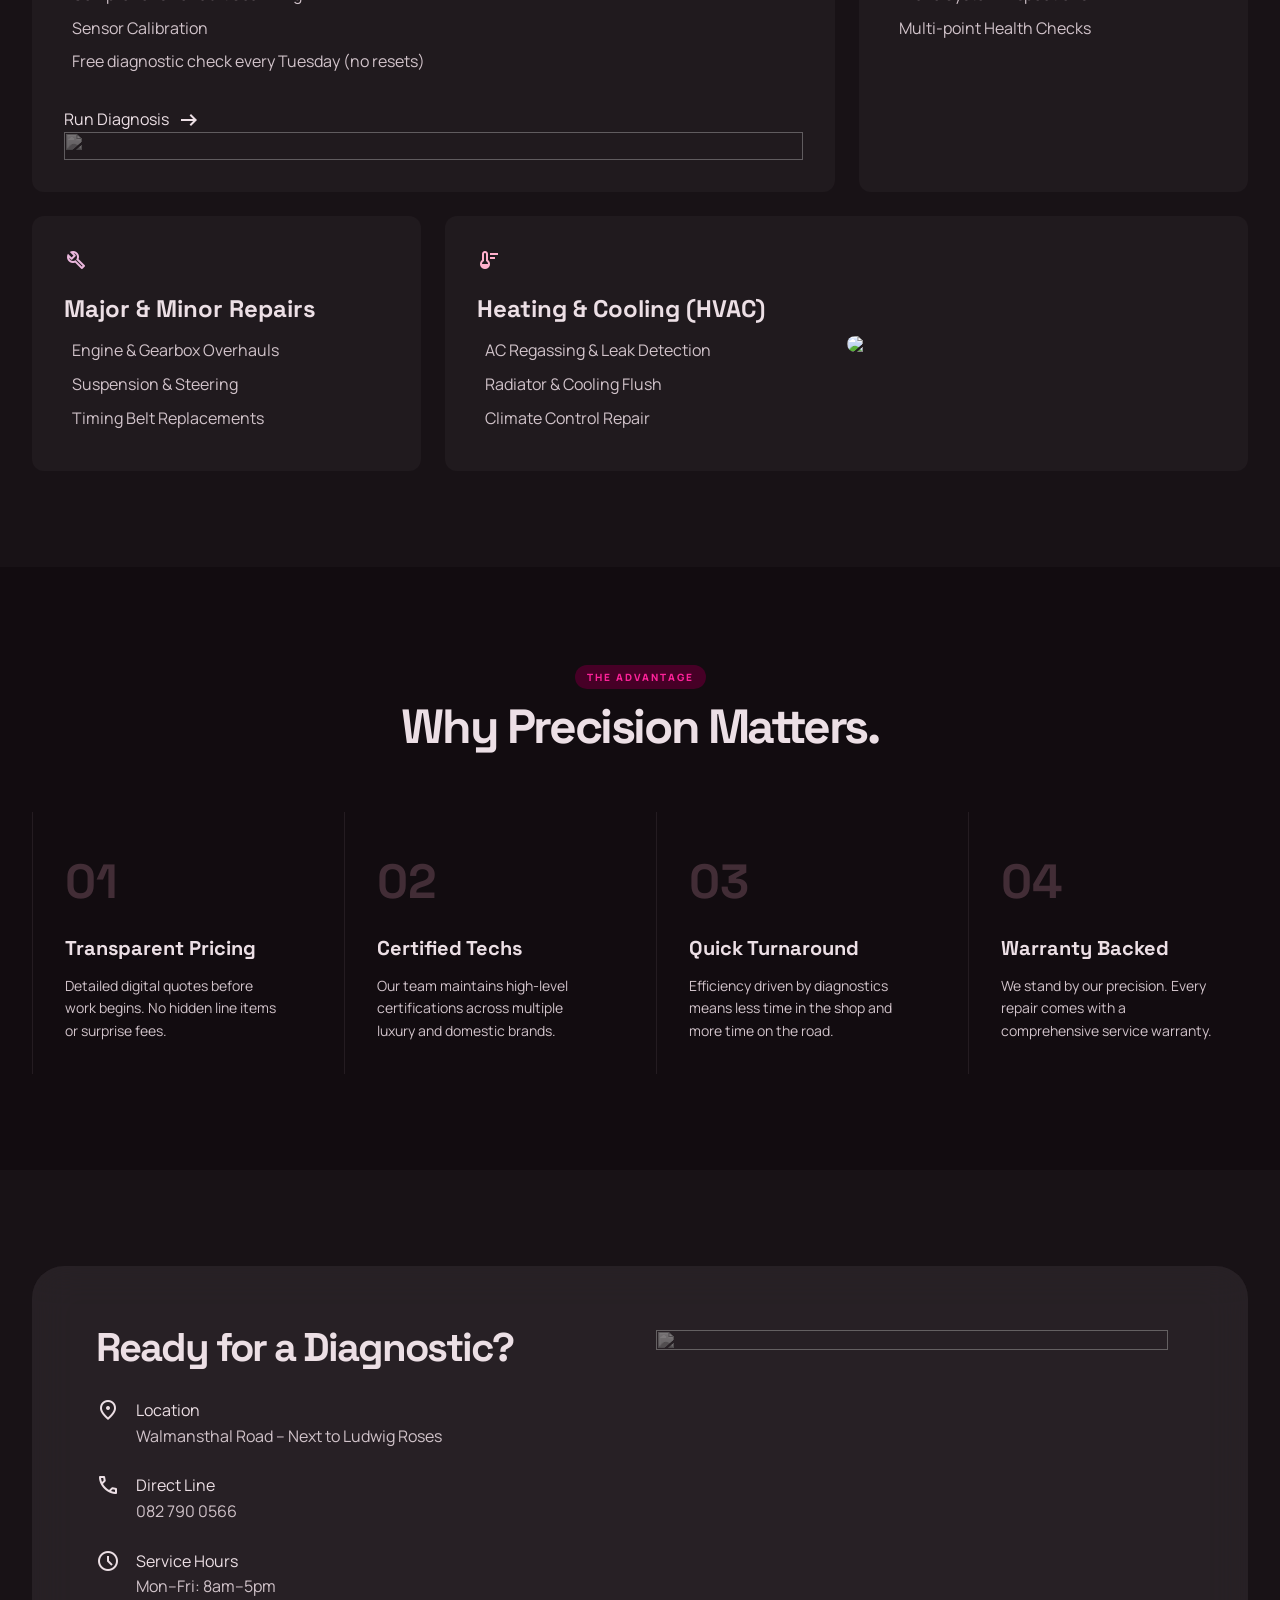
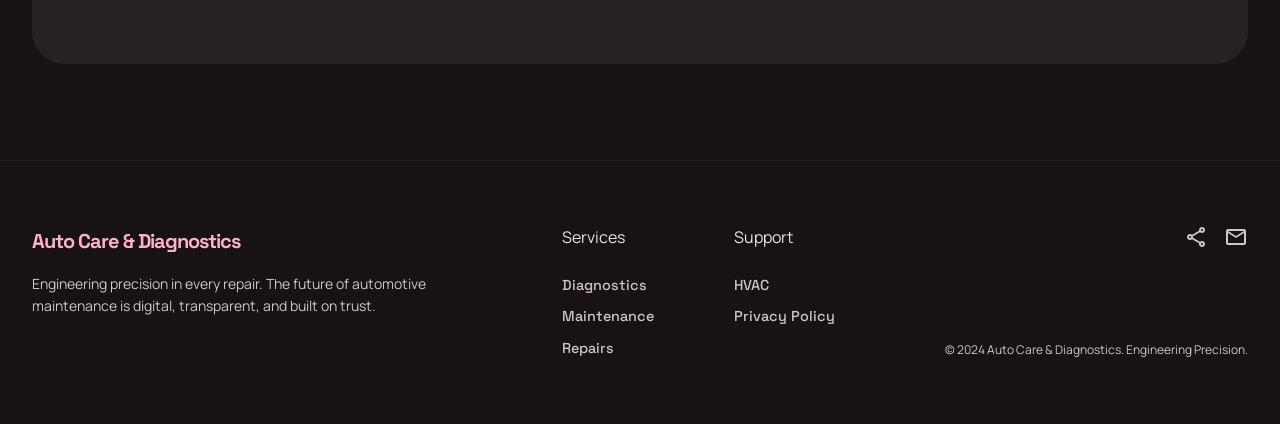
==== commit d0c814d0: "M second commit" ====
--- a/index.html
+++ b/index.html
@@ -15,6 +15,7 @@
         href="https://fonts.googleapis.com/css2?family=Material+Symbols+Outlined:wght,FILL@100..700,0..1&amp;display=swap"
         rel="stylesheet" />
     <script src="main.js" defer></script>
+    <script src="contact.js" defer></script>
 </head>
 
 <body class="dark">
@@ -169,6 +170,9 @@
                                 <li>
                                     <div class="list-dot"></div> Sensor Calibration
                                 </li>
+                                 <li>
+                                    <div class="list-dot"></div> Free diagnostic check every Tuesday (no resets)
+                                </li>
                             </ul>
                             <div class="mt-8">
                                 <a href="Contact.html?service=diagnostic" class="text-primary font-bold flex items-center gap-2 arrow-hover" style="text-decoration: none;">
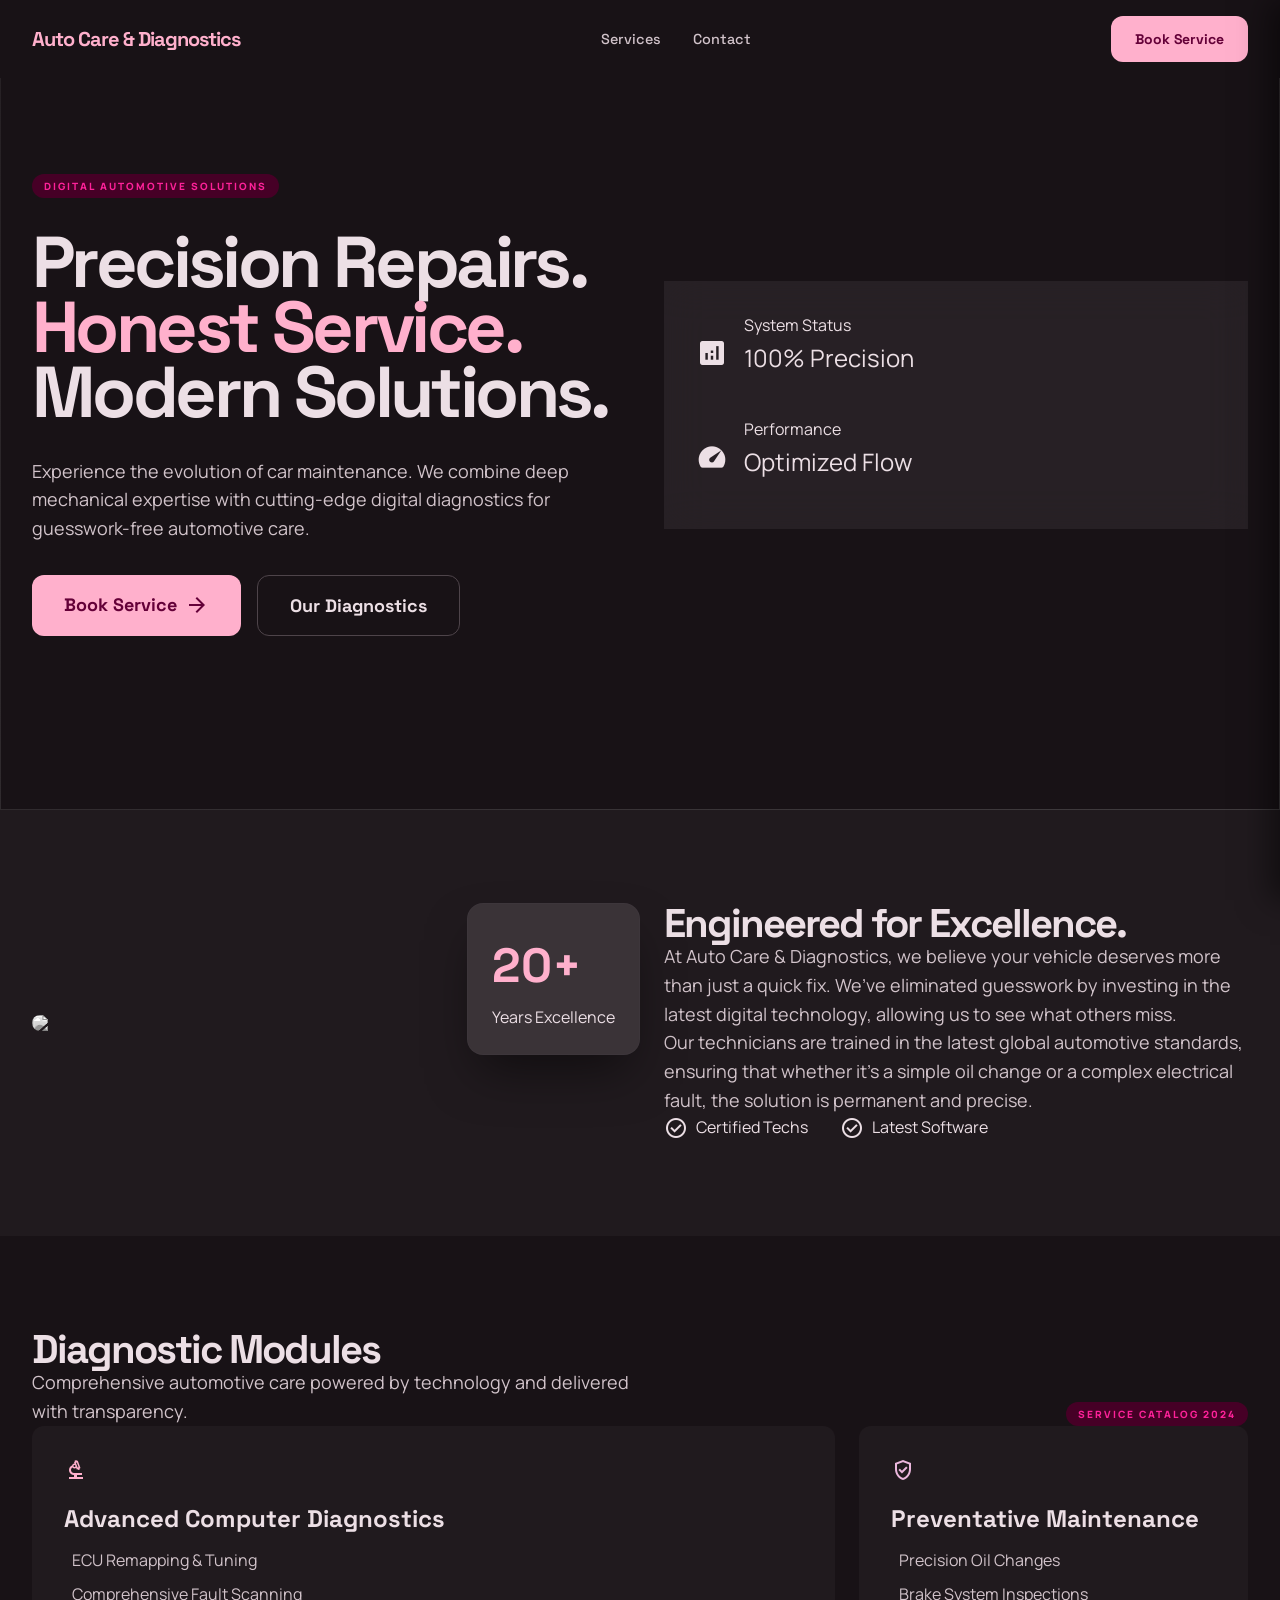
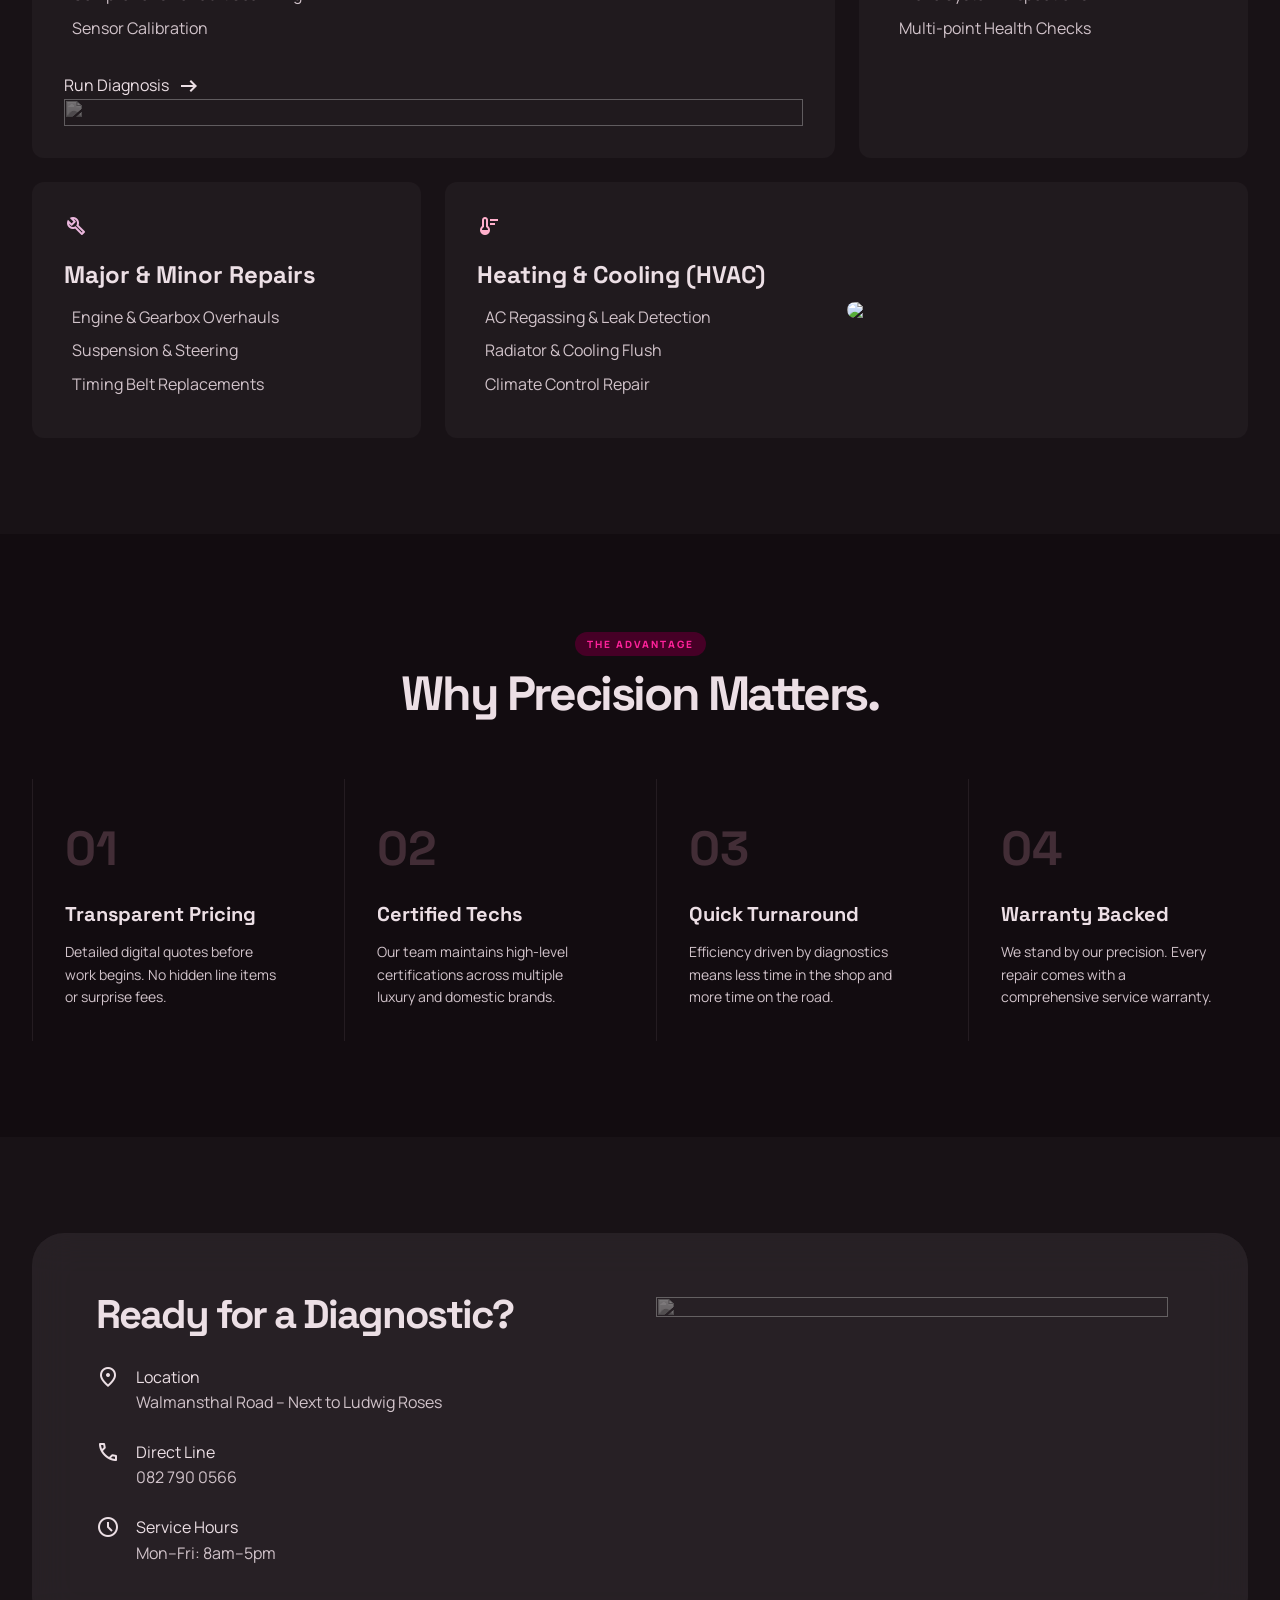
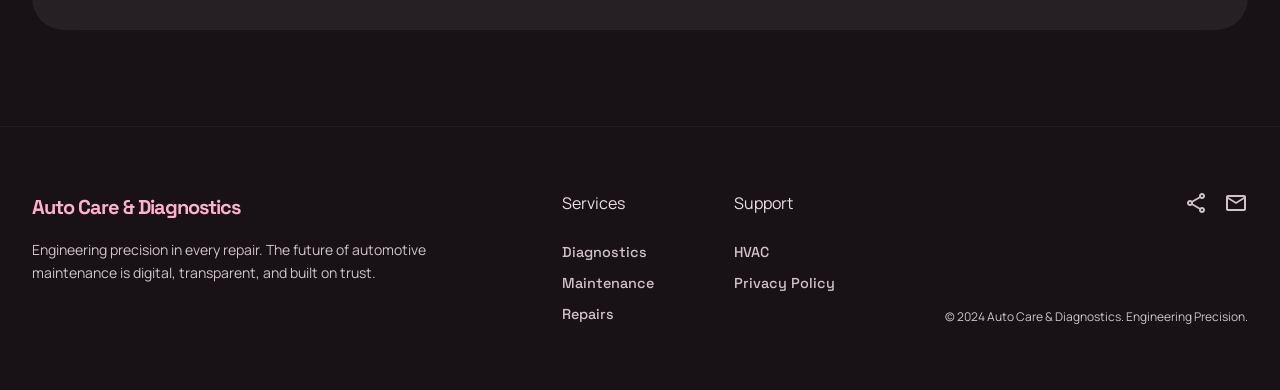
==== commit 338e6a47: "Merge branch 'main' of https://github.com/Andile7X7/AutoCare" ====
--- a/index.html
+++ b/index.html
@@ -15,7 +15,6 @@
         href="https://fonts.googleapis.com/css2?family=Material+Symbols+Outlined:wght,FILL@100..700,0..1&amp;display=swap"
         rel="stylesheet" />
     <script src="main.js" defer></script>
-    <script src="contact.js" defer></script>
 </head>
 
 <body class="dark">
@@ -116,7 +115,10 @@
                     <img class="img-rounded grayscale-hover"
                         data-alt="Close up shot of a mechanic's hands using a high-precision digital torque wrench on a clean engine part"
                         src="https://lh3.googleusercontent.com/aida-public/[base64]" />
-                  
+                    <div class="stat-badge">
+                        <span class="stat-number">20+</span>
+                        <div class="form-label">Years Excellence</div>
+                    </div>
                 </div>
                 <div class="about-content">
                     <h2 class="hero-title" style="font-size: 2.5rem;">Engineered for Excellence.</h2>
@@ -169,9 +171,6 @@
                                 </li>
                                 <li>
                                     <div class="list-dot"></div> Sensor Calibration
-                                </li>
-                                 <li>
-                                    <div class="list-dot"></div> Free diagnostic check every Tuesday (no resets)
                                 </li>
                             </ul>
                             <div class="mt-8">
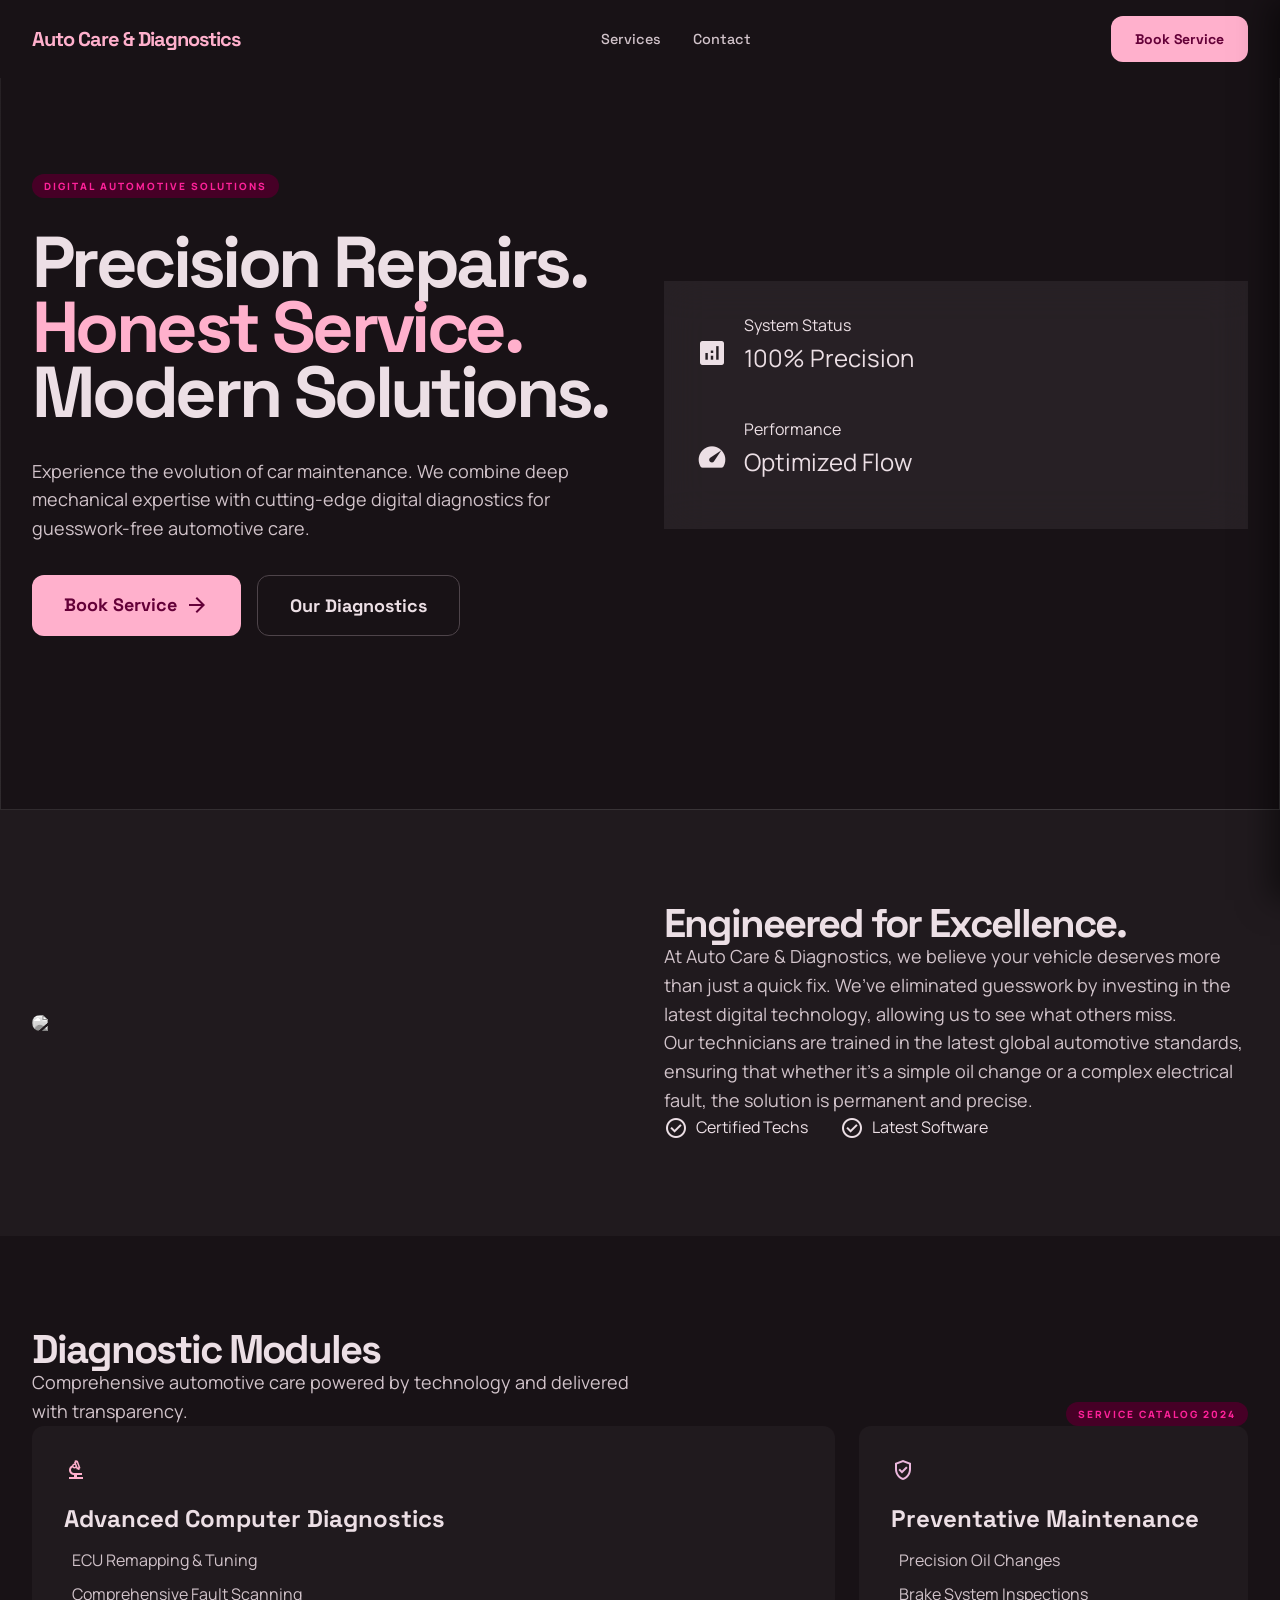
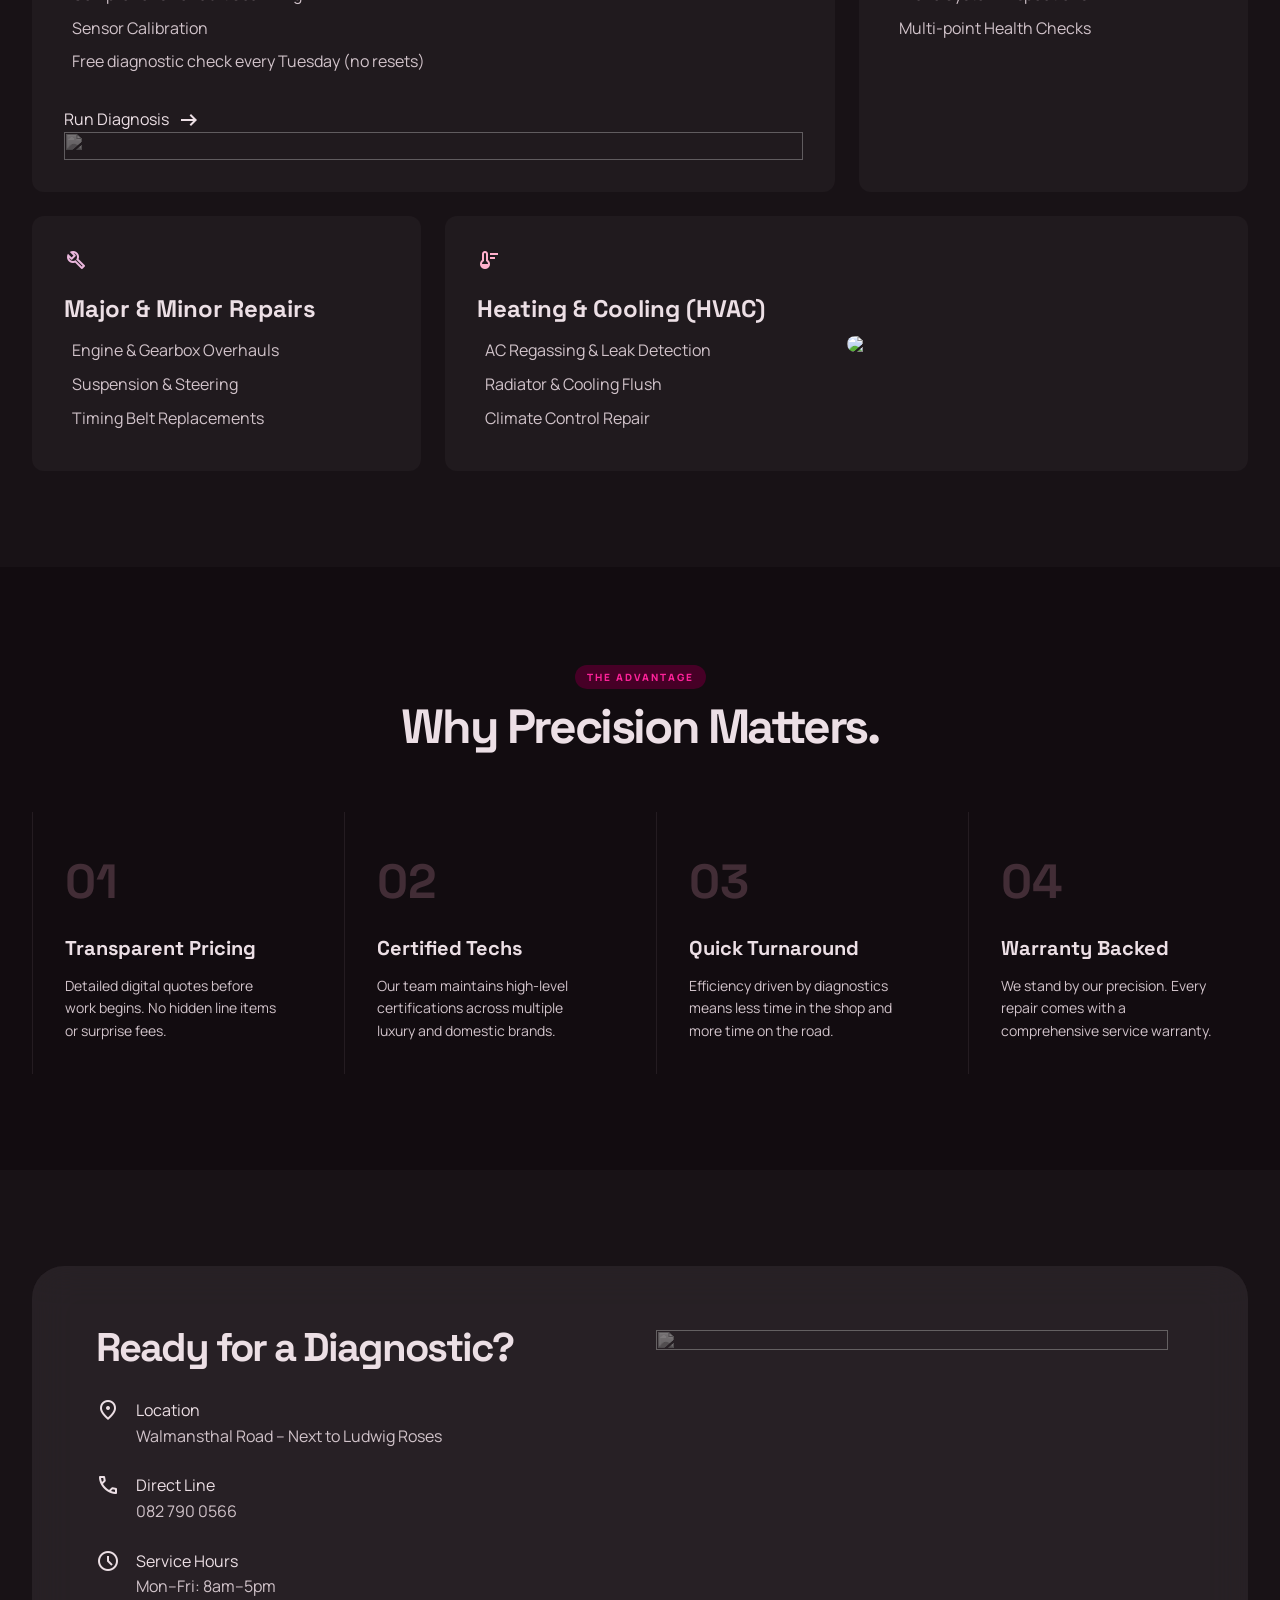
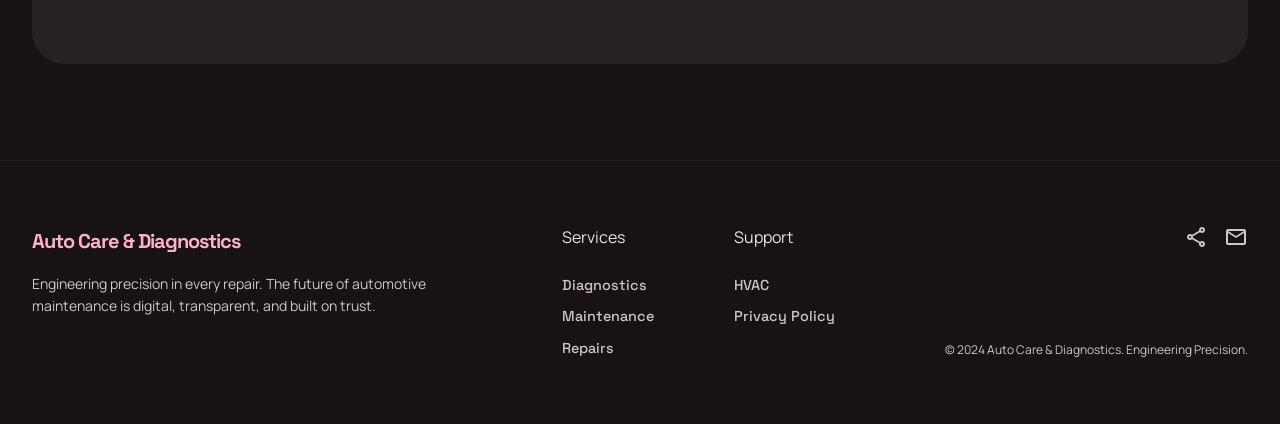
==== commit b8050897: "Fix typos in contact.js and update Contact.html button type" ====
--- a/index.html
+++ b/index.html
@@ -15,6 +15,7 @@
         href="https://fonts.googleapis.com/css2?family=Material+Symbols+Outlined:wght,FILL@100..700,0..1&amp;display=swap"
         rel="stylesheet" />
     <script src="main.js" defer></script>
+    <script src="contact.js" defer></script>
 </head>
 
 <body class="dark">
@@ -115,10 +116,7 @@
                     <img class="img-rounded grayscale-hover"
                         data-alt="Close up shot of a mechanic's hands using a high-precision digital torque wrench on a clean engine part"
                         src="https://lh3.googleusercontent.com/aida-public/[base64]" />
-                    <div class="stat-badge">
-                        <span class="stat-number">20+</span>
-                        <div class="form-label">Years Excellence</div>
-                    </div>
+                  
                 </div>
                 <div class="about-content">
                     <h2 class="hero-title" style="font-size: 2.5rem;">Engineered for Excellence.</h2>
@@ -171,6 +169,9 @@
                                 </li>
                                 <li>
                                     <div class="list-dot"></div> Sensor Calibration
+                                </li>
+                                 <li>
+                                    <div class="list-dot"></div> Free diagnostic check every Tuesday (no resets)
                                 </li>
                             </ul>
                             <div class="mt-8">
